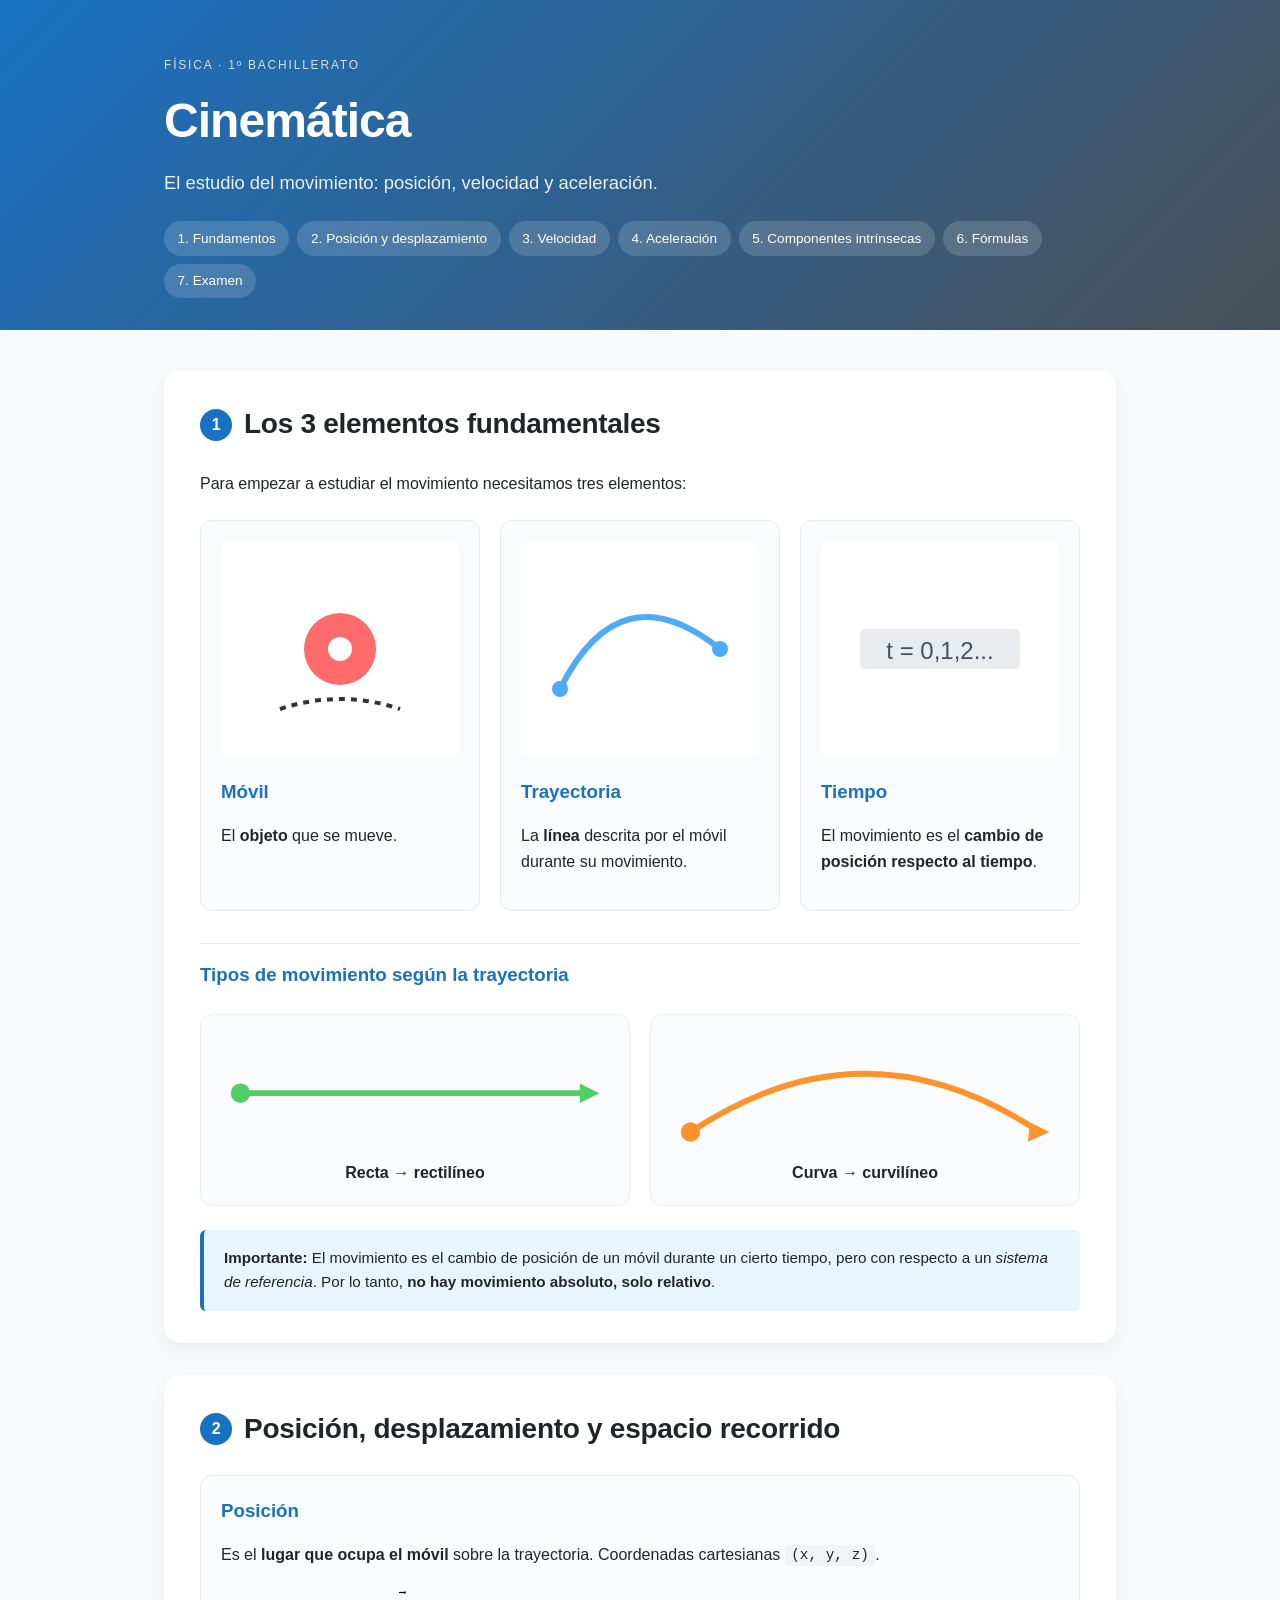
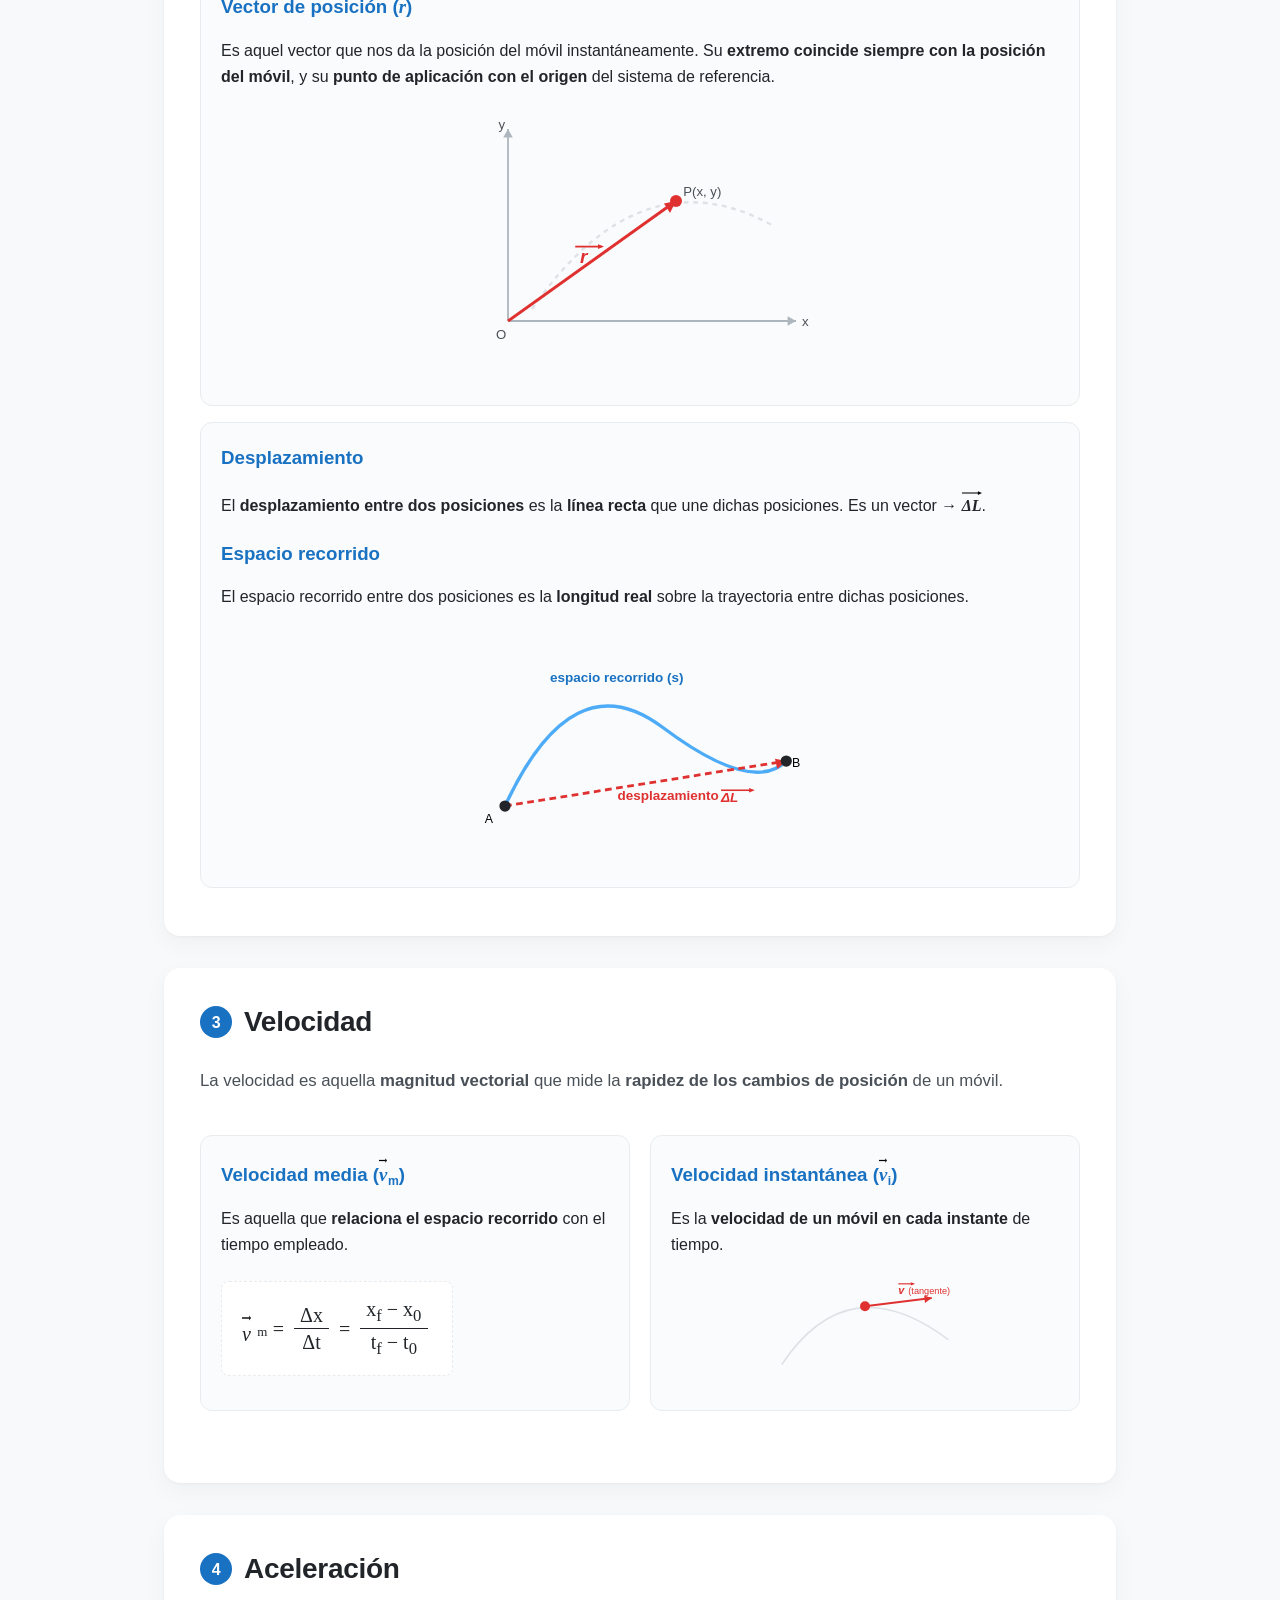
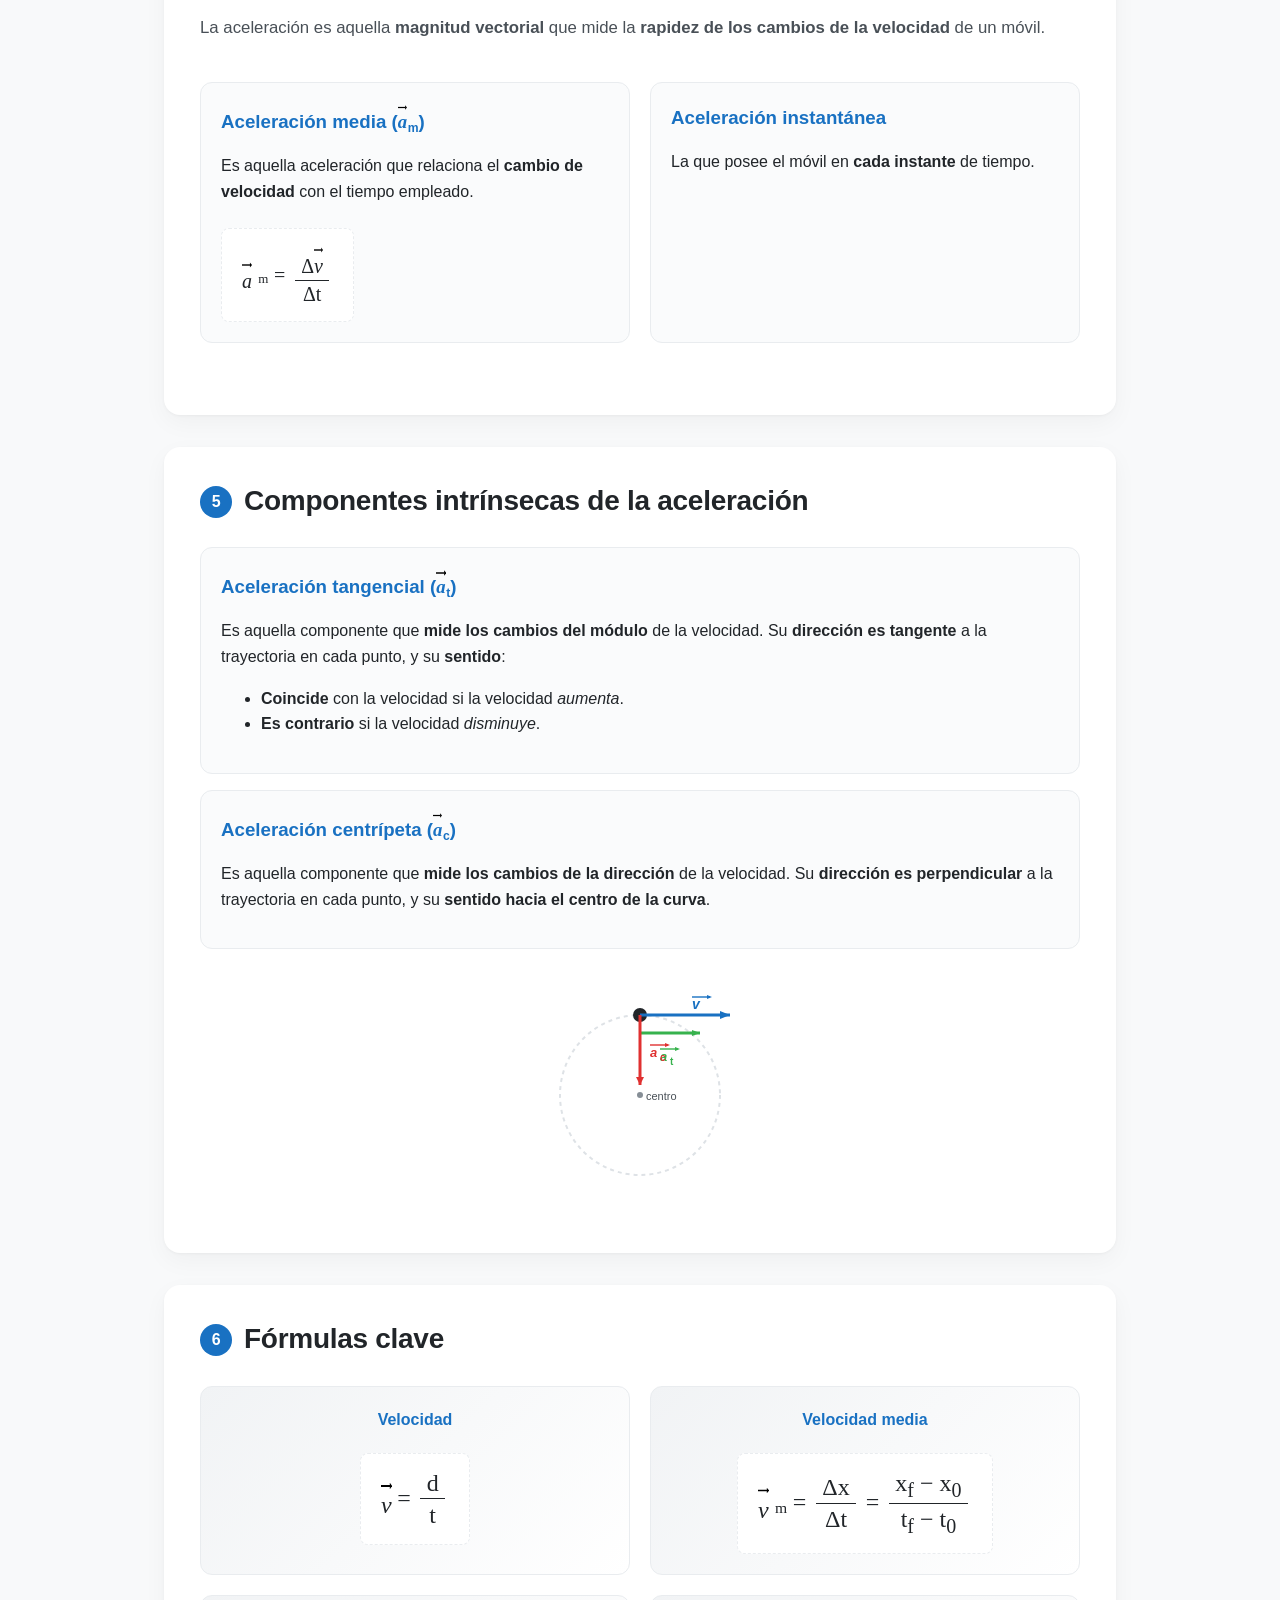
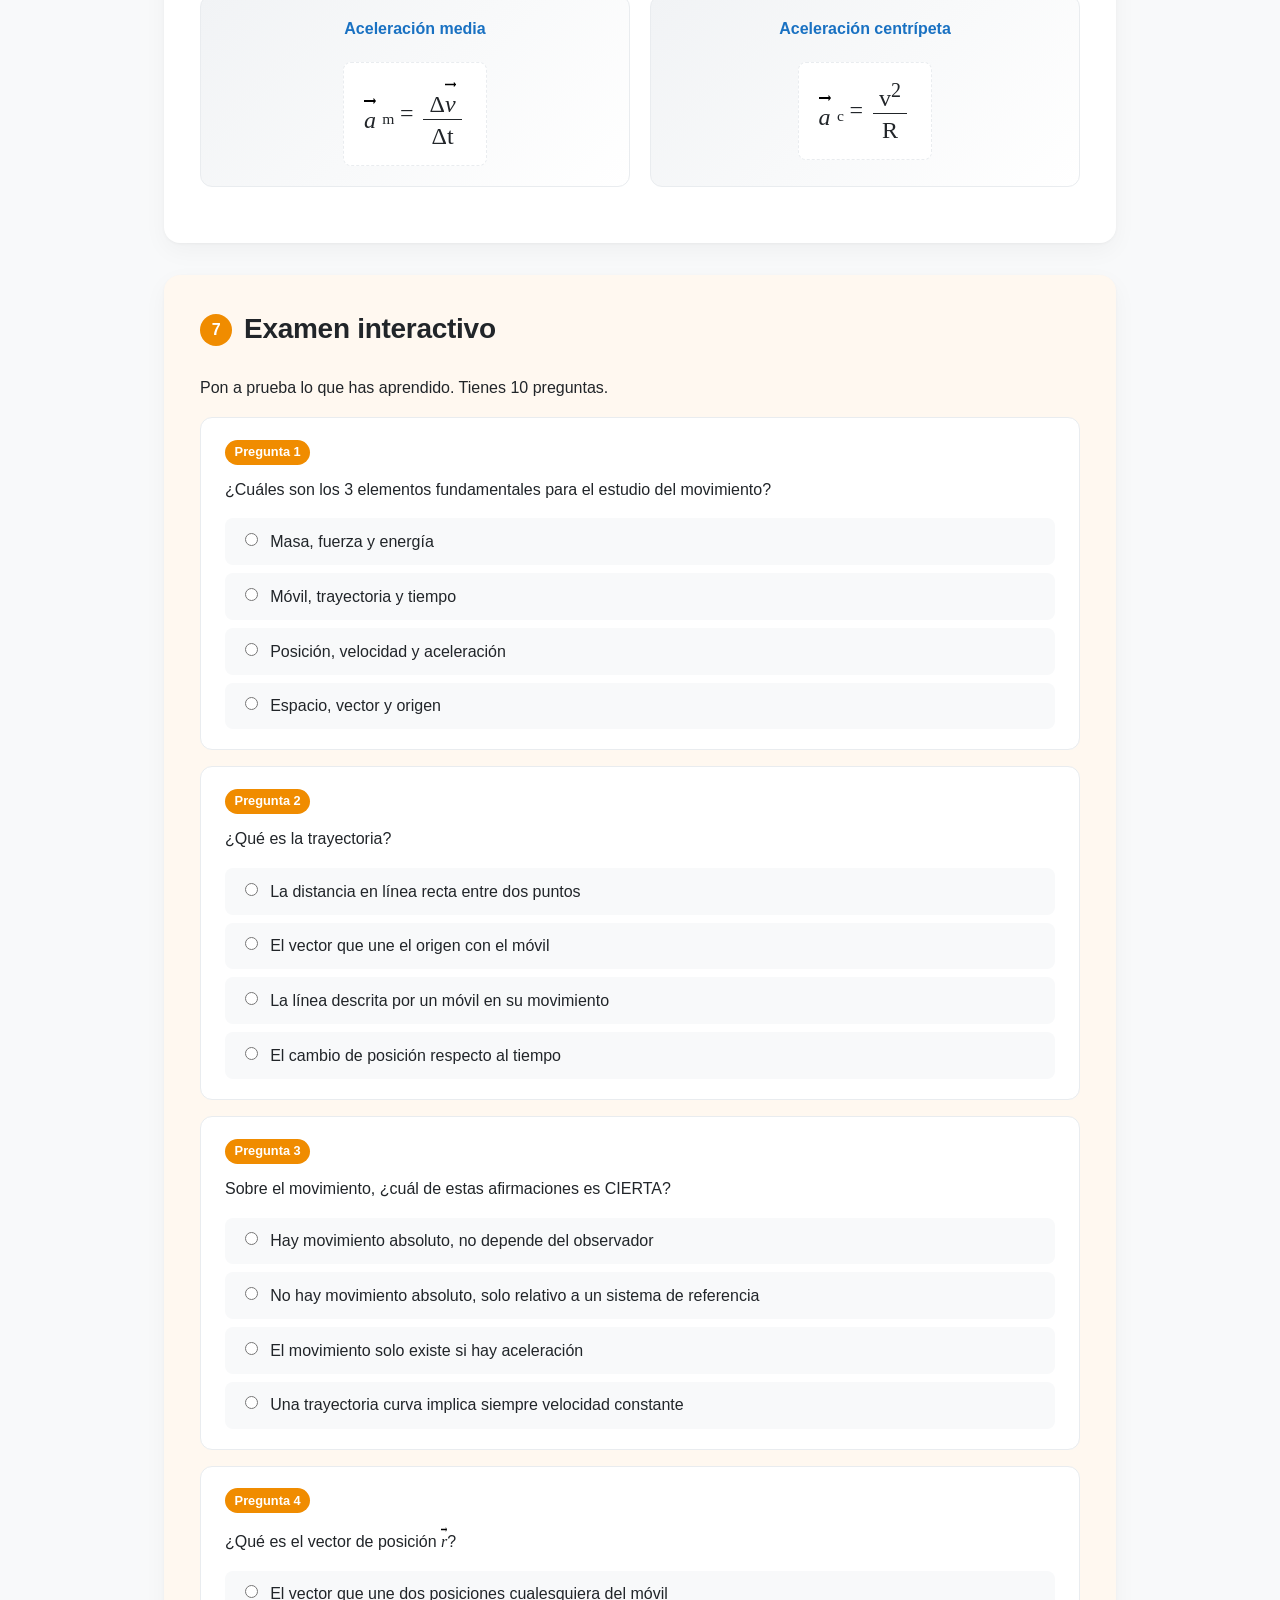
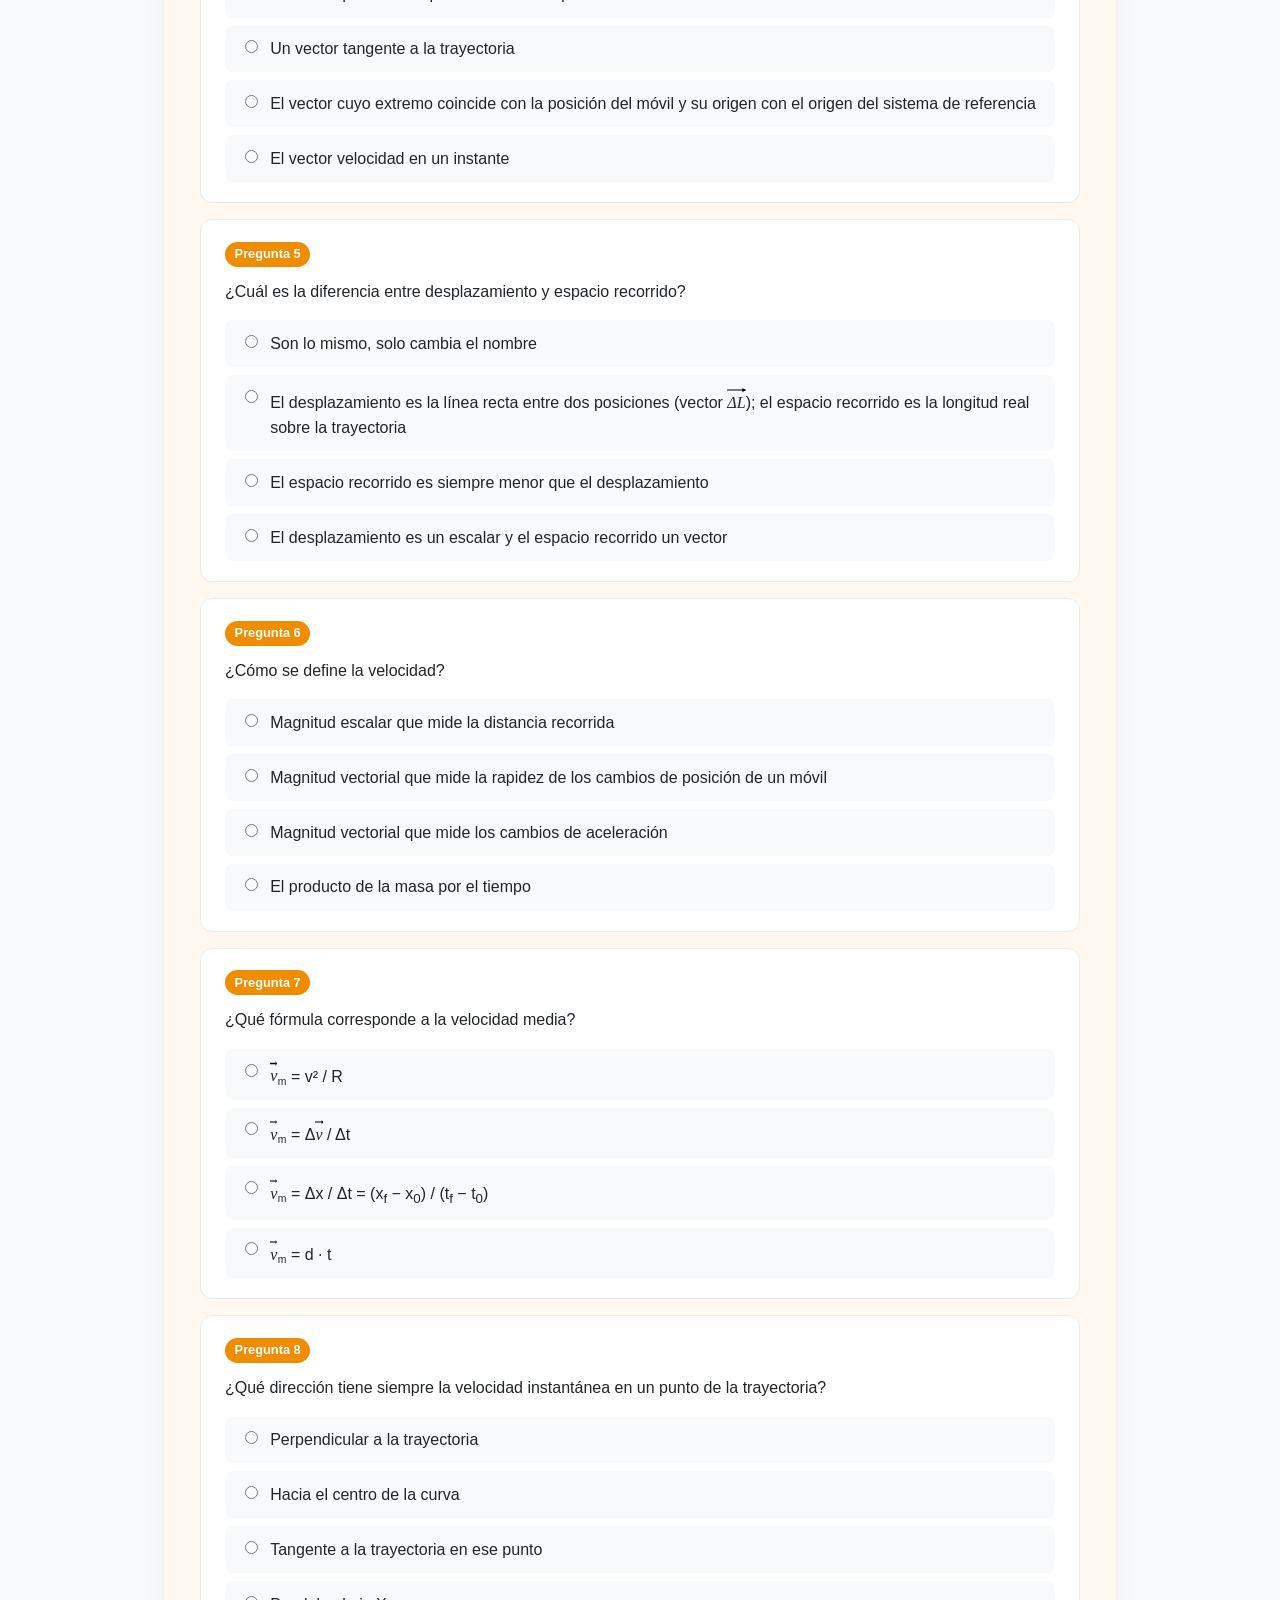
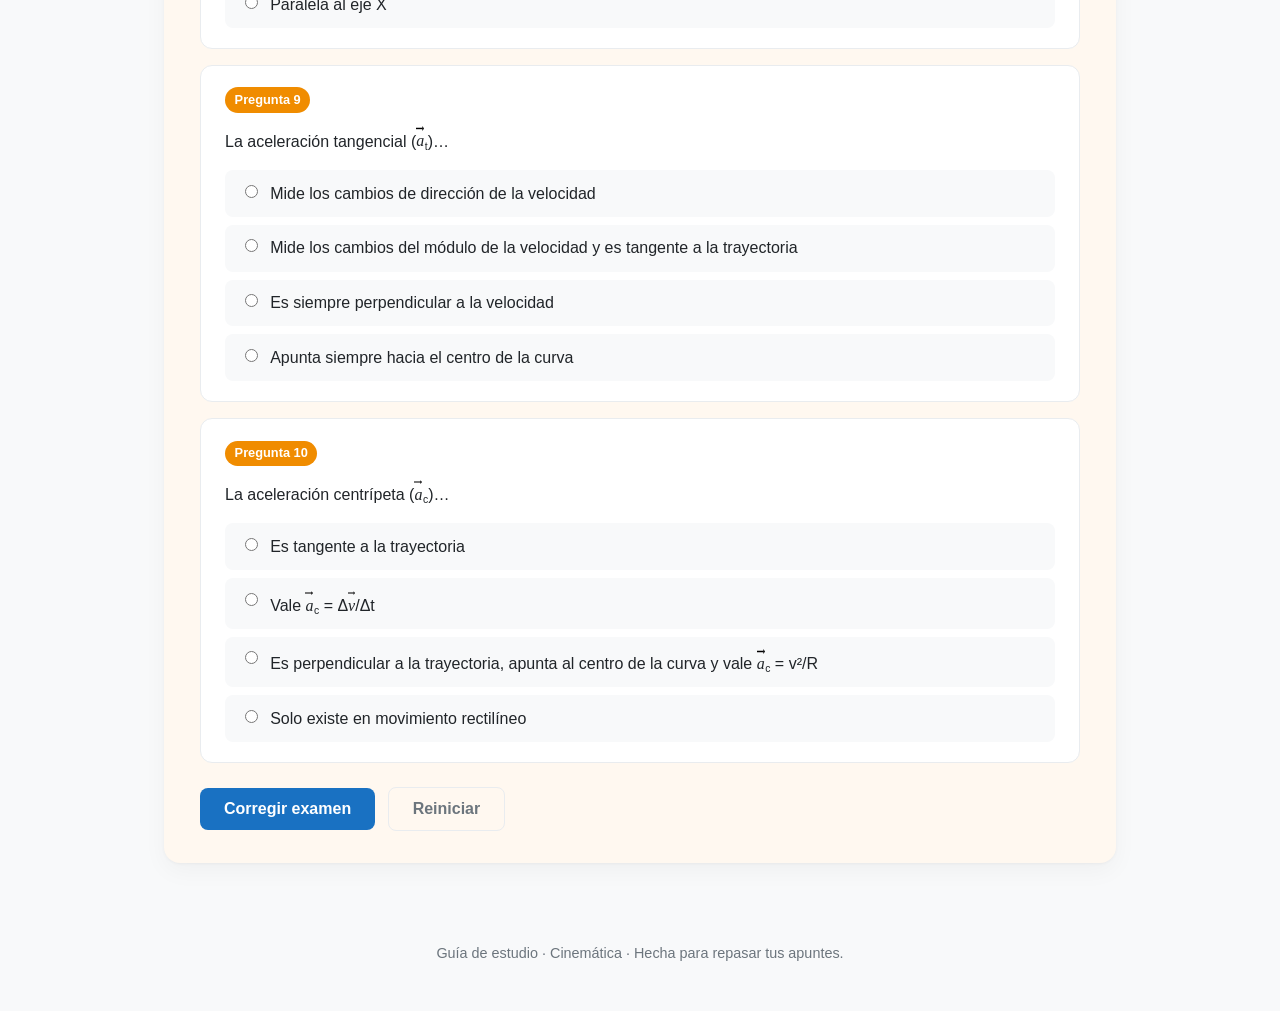
==== index.html @ 68613391 "Cinemática: web de estudio con teoría, ilustraciones y examen" ====
<!DOCTYPE html>
<html lang="es">
<head>
<meta charset="UTF-8">
<meta name="viewport" content="width=device-width, initial-scale=1.0">
<title>Cinemática · Guía de estudio</title>
<link rel="stylesheet" href="styles.css">
</head>
<body>

<header class="hero">
  <div class="container">
    <p class="eyebrow">Física · 1º Bachillerato</p>
    <h1>Cinemática</h1>
    <p class="subtitle">El estudio del movimiento: posición, velocidad y aceleración.</p>
    <nav class="toc">
      <a href="#fundamentos">1. Fundamentos</a>
      <a href="#posicion">2. Posición y desplazamiento</a>
      <a href="#velocidad">3. Velocidad</a>
      <a href="#aceleracion">4. Aceleración</a>
      <a href="#componentes">5. Componentes intrínsecas</a>
      <a href="#formulas">6. Fórmulas</a>
      <a href="#examen">7. Examen</a>
    </nav>
  </div>
</header>

<main class="container">

<!-- ===================== 1. FUNDAMENTOS ===================== -->
<section id="fundamentos" class="card">
  <h2><span class="num">1</span> Los 3 elementos fundamentales</h2>
  <p>Para empezar a estudiar el movimiento necesitamos tres elementos:</p>

  <div class="grid three">
    <div class="concept">
      <div class="icon-box">
        <svg viewBox="0 0 100 100" class="illus">
          <circle cx="50" cy="50" r="18" fill="#ff6b6b"/>
          <circle cx="50" cy="50" r="6" fill="#fff"/>
          <path d="M 20 80 Q 50 70 80 80" stroke="#333" stroke-width="2" fill="none" stroke-dasharray="3 3"/>
        </svg>
      </div>
      <h3>Móvil</h3>
      <p>El <strong>objeto</strong> que se mueve.</p>
    </div>

    <div class="concept">
      <div class="icon-box">
        <svg viewBox="0 0 100 100" class="illus">
          <path d="M 10 70 Q 40 10 90 50" stroke="#4dabf7" stroke-width="3" fill="none"/>
          <circle cx="10" cy="70" r="4" fill="#4dabf7"/>
          <circle cx="90" cy="50" r="4" fill="#4dabf7"/>
        </svg>
      </div>
      <h3>Trayectoria</h3>
      <p>La <strong>línea</strong> descrita por el móvil durante su movimiento.</p>
    </div>

    <div class="concept">
      <div class="icon-box">
        <svg viewBox="0 0 100 100" class="illus">
          <rect x="10" y="40" width="80" height="20" fill="#e9ecef" rx="3"/>
          <text x="50" y="55" text-anchor="middle" font-size="12" fill="#495057">t = 0,1,2...</text>
        </svg>
      </div>
      <h3>Tiempo</h3>
      <p>El movimiento es el <strong>cambio de posición respecto al tiempo</strong>.</p>
    </div>
  </div>

  <h3 class="subhead">Tipos de movimiento según la trayectoria</h3>
  <div class="grid two">
    <div class="concept tight">
      <svg viewBox="0 0 200 60" class="illus wide">
        <line x1="10" y1="30" x2="190" y2="30" stroke="#51cf66" stroke-width="3"/>
        <circle cx="10" cy="30" r="5" fill="#51cf66"/>
        <polygon points="185,25 195,30 185,35" fill="#51cf66"/>
      </svg>
      <h4>Recta → rectilíneo</h4>
    </div>
    <div class="concept tight">
      <svg viewBox="0 0 200 60" class="illus wide">
        <path d="M 10 50 Q 100 -10 190 50" stroke="#ff922b" stroke-width="3" fill="none"/>
        <circle cx="10" cy="50" r="5" fill="#ff922b"/>
        <polygon points="185,45 195,50 184,55" fill="#ff922b"/>
      </svg>
      <h4>Curva → curvilíneo</h4>
    </div>
  </div>

  <div class="note">
    <strong>Importante:</strong> El movimiento es el cambio de posición de un móvil durante un cierto tiempo, pero con respecto a un <em>sistema de referencia</em>. Por lo tanto, <strong>no hay movimiento absoluto, solo relativo</strong>.
  </div>
</section>

<!-- ===================== 2. POSICIÓN ===================== -->
<section id="posicion" class="card">
  <h2><span class="num">2</span> Posición, desplazamiento y espacio recorrido</h2>

  <div class="concept block">
    <h3>Posición</h3>
    <p>Es el <strong>lugar que ocupa el móvil</strong> sobre la trayectoria. Coordenadas cartesianas <code>(x, y, z)</code>.</p>

    <h3>Vector de posición (<span class="vec">r</span>)</h3>
    <p>Es aquel vector que nos da la posición del móvil instantáneamente. Su <strong>extremo coincide siempre con la posición del móvil</strong>, y su <strong>punto de aplicación con el origen</strong> del sistema de referencia.</p>

    <svg viewBox="0 0 300 220" class="illus big">
      <!-- ejes -->
      <line x1="40" y1="180" x2="280" y2="180" stroke="#adb5bd" stroke-width="1.5"/>
      <line x1="40" y1="180" x2="40" y2="20" stroke="#adb5bd" stroke-width="1.5"/>
      <polygon points="280,180 273,176 273,184" fill="#adb5bd"/>
      <polygon points="40,20 36,27 44,27" fill="#adb5bd"/>
      <text x="285" y="184" font-size="11" fill="#495057">x</text>
      <text x="32" y="20" font-size="11" fill="#495057">y</text>
      <text x="30" y="195" font-size="11" fill="#495057">O</text>
      <!-- trayectoria -->
      <path d="M 60 170 Q 150 40 260 100" stroke="#dee2e6" stroke-width="2" fill="none" stroke-dasharray="4 4"/>
      <!-- vector r -->
      <line x1="40" y1="180" x2="180" y2="80" stroke="#e03131" stroke-width="2.5"/>
      <polygon points="180,80 170,82 175,90" fill="#e03131"/>
      <circle cx="180" cy="80" r="5" fill="#e03131"/>
      <!-- r vector label with arrow above -->
      <line x1="96" y1="118" x2="118" y2="118" stroke="#e03131" stroke-width="1.5"/>
      <polygon points="120,118 115,116 115,120" fill="#e03131"/>
      <text x="100" y="132" font-size="16" font-style="italic" fill="#e03131" font-weight="bold">r</text>
      <text x="186" y="76" font-size="11" fill="#495057">P(x, y)</text>
    </svg>
  </div>

  <div class="concept block">
    <h3>Desplazamiento</h3>
    <p>El <strong>desplazamiento entre dos posiciones</strong> es la <strong>línea recta</strong> que une dichas posiciones. Es un vector → <strong><span class="vec wide">ΔL</span></strong>.</p>

    <h3>Espacio recorrido</h3>
    <p>El espacio recorrido entre dos posiciones es la <strong>longitud real</strong> sobre la trayectoria entre dichas posiciones.</p>

    <svg viewBox="0 0 320 200" class="illus big">
      <!-- trayectoria curva -->
      <path d="M 40 160 Q 100 30 180 90 T 290 120" stroke="#4dabf7" stroke-width="3" fill="none"/>
      <text x="80" y="50" font-size="12" fill="#1971c2" font-weight="600">espacio recorrido (s)</text>
      <!-- desplazamiento -->
      <line x1="40" y1="160" x2="290" y2="120" stroke="#e03131" stroke-width="2.5" stroke-dasharray="6 4"/>
      <polygon points="290,120 280,118 282,127" fill="#e03131"/>
      <!-- desplazamiento label with overarrow -->
      <text x="140" y="155" font-size="12" fill="#e03131" font-weight="600">desplazamiento</text>
      <line x1="232" y1="146" x2="260" y2="146" stroke="#e03131" stroke-width="1.4"/>
      <polygon points="262,146 257,144 257,148" fill="#e03131"/>
      <text x="232" y="156" font-size="12" font-style="italic" fill="#e03131" font-weight="600">ΔL</text>
      <!-- puntos -->
      <circle cx="40" cy="160" r="5" fill="#212529"/>
      <text x="22" y="175" font-size="11">A</text>
      <circle cx="290" cy="120" r="5" fill="#212529"/>
      <text x="295" y="125" font-size="11">B</text>
    </svg>
  </div>
</section>

<!-- ===================== 3. VELOCIDAD ===================== -->
<section id="velocidad" class="card">
  <h2><span class="num">3</span> Velocidad</h2>
  <p class="lead">La velocidad es aquella <strong>magnitud vectorial</strong> que mide la <strong>rapidez de los cambios de posición</strong> de un móvil.</p>

  <div class="grid two">
    <div class="concept block">
      <h3>Velocidad media (<span class="vec">v</span><sub>m</sub>)</h3>
      <p>Es aquella que <strong>relaciona el espacio recorrido</strong> con el tiempo empleado.</p>
      <div class="formula">
        <span class="vec">v</span><sub>m</sub> = <span class="frac"><span class="num">Δx</span><span class="den">Δt</span></span> = <span class="frac"><span class="num">x<sub>f</sub> − x<sub>0</sub></span><span class="den">t<sub>f</sub> − t<sub>0</sub></span></span>
      </div>
    </div>

    <div class="concept block">
      <h3>Velocidad instantánea (<span class="vec">v</span><sub>i</sub>)</h3>
      <p>Es la <strong>velocidad de un móvil en cada instante</strong> de tiempo.</p>
      <svg viewBox="0 0 240 140" class="illus">
        <path d="M 20 110 Q 100 -10 220 80" stroke="#dee2e6" stroke-width="2" fill="none"/>
        <circle cx="120" cy="40" r="6" fill="#e03131"/>
        <line x1="120" y1="40" x2="200" y2="30" stroke="#e03131" stroke-width="2.5"/>
        <polygon points="200,30 191,27 192,36" fill="#e03131"/>
        <!-- label -->
        <line x1="160" y1="13" x2="178" y2="13" stroke="#e03131" stroke-width="1.4"/>
        <polygon points="180,13 175,11 175,15" fill="#e03131"/>
        <text x="160" y="25" font-size="13" font-style="italic" fill="#e03131" font-weight="bold">v</text>
        <text x="172" y="25" font-size="11" fill="#e03131">(tangente)</text>
      </svg>
    </div>
  </div>
</section>

<!-- ===================== 4. ACELERACIÓN ===================== -->
<section id="aceleracion" class="card">
  <h2><span class="num">4</span> Aceleración</h2>
  <p class="lead">La aceleración es aquella <strong>magnitud vectorial</strong> que mide la <strong>rapidez de los cambios de la velocidad</strong> de un móvil.</p>

  <div class="grid two">
    <div class="concept block">
      <h3>Aceleración media (<span class="vec">a</span><sub>m</sub>)</h3>
      <p>Es aquella aceleración que relaciona el <strong>cambio de velocidad</strong> con el tiempo empleado.</p>
      <div class="formula">
        <span class="vec">a</span><sub>m</sub> = <span class="frac"><span class="num">Δ<span class="vec">v</span></span><span class="den">Δt</span></span>
      </div>
    </div>

    <div class="concept block">
      <h3>Aceleración instantánea</h3>
      <p>La que posee el móvil en <strong>cada instante</strong> de tiempo.</p>
    </div>
  </div>
</section>

<!-- ===================== 5. COMPONENTES INTRÍNSECAS ===================== -->
<section id="componentes" class="card">
  <h2><span class="num">5</span> Componentes intrínsecas de la aceleración</h2>

  <div class="concept block">
    <h3>Aceleración tangencial (<span class="vec">a</span><sub>t</sub>)</h3>
    <p>Es aquella componente que <strong>mide los cambios del módulo</strong> de la velocidad. Su <strong>dirección es tangente</strong> a la trayectoria en cada punto, y su <strong>sentido</strong>:</p>
    <ul>
      <li><strong>Coincide</strong> con la velocidad si la velocidad <em>aumenta</em>.</li>
      <li><strong>Es contrario</strong> si la velocidad <em>disminuye</em>.</li>
    </ul>
  </div>

  <div class="concept block">
    <h3>Aceleración centrípeta (<span class="vec">a</span><sub>c</sub>)</h3>
    <p>Es aquella componente que <strong>mide los cambios de la dirección</strong> de la velocidad. Su <strong>dirección es perpendicular</strong> a la trayectoria en cada punto, y su <strong>sentido hacia el centro de la curva</strong>.</p>
  </div>

  <svg viewBox="0 0 360 240" class="illus big">
    <!-- círculo trayectoria -->
    <circle cx="180" cy="130" r="80" stroke="#dee2e6" stroke-width="2" fill="none" stroke-dasharray="4 4"/>
    <circle cx="180" cy="130" r="3" fill="#868e96"/>
    <text x="186" y="135" font-size="11" fill="#495057">centro</text>
    <!-- móvil arriba -->
    <circle cx="180" cy="50" r="7" fill="#212529"/>
    <!-- velocidad tangente -->
    <line x1="180" y1="50" x2="270" y2="50" stroke="#1971c2" stroke-width="3"/>
    <polygon points="270,50 260,46 260,54" fill="#1971c2"/>
    <line x1="232" y1="32" x2="250" y2="32" stroke="#1971c2" stroke-width="1.4"/>
    <polygon points="252,32 247,30 247,34" fill="#1971c2"/>
    <text x="232" y="44" font-size="14" font-style="italic" fill="#1971c2" font-weight="bold">v</text>
    <!-- aceleración tangencial (en sentido del movimiento, más corta, encima del vector v) -->
    <line x1="180" y1="68" x2="240" y2="68" stroke="#37b24d" stroke-width="3"/>
    <polygon points="240,68 232,65 232,71" fill="#37b24d"/>
    <line x1="200" y1="84" x2="218" y2="84" stroke="#37b24d" stroke-width="1.4"/>
    <polygon points="220,84 215,82 215,86" fill="#37b24d"/>
    <text x="200" y="96" font-size="13" font-style="italic" fill="#37b24d" font-weight="bold">a</text>
    <text x="210" y="100" font-size="10" fill="#37b24d" font-weight="bold">t</text>
    <!-- aceleración centrípeta (hacia el centro) -->
    <line x1="180" y1="50" x2="180" y2="120" stroke="#e03131" stroke-width="3"/>
    <polygon points="180,120 176,112 184,112" fill="#e03131"/>
    <line x1="190" y1="80" x2="208" y2="80" stroke="#e03131" stroke-width="1.4"/>
    <polygon points="210,80 205,78 205,82" fill="#e03131"/>
    <text x="190" y="92" font-size="13" font-style="italic" fill="#e03131" font-weight="bold">a</text>
    <text x="200" y="96" font-size="10" fill="#e03131" font-weight="bold">c</text>
  </svg>
</section>

<!-- ===================== 6. FÓRMULAS ===================== -->
<section id="formulas" class="card formulas-section">
  <h2><span class="num">6</span> Fórmulas clave</h2>
  <div class="grid two">
    <div class="formula-card">
      <h4>Velocidad</h4>
      <div class="formula big"><span class="vec">v</span> = <span class="frac"><span class="num">d</span><span class="den">t</span></span></div>
    </div>
    <div class="formula-card">
      <h4>Velocidad media</h4>
      <div class="formula big"><span class="vec">v</span><sub>m</sub> = <span class="frac"><span class="num">Δx</span><span class="den">Δt</span></span> = <span class="frac"><span class="num">x<sub>f</sub> − x<sub>0</sub></span><span class="den">t<sub>f</sub> − t<sub>0</sub></span></span></div>
    </div>
    <div class="formula-card">
      <h4>Aceleración media</h4>
      <div class="formula big"><span class="vec">a</span><sub>m</sub> = <span class="frac"><span class="num">Δ<span class="vec">v</span></span><span class="den">Δt</span></span></div>
    </div>
    <div class="formula-card">
      <h4>Aceleración centrípeta</h4>
      <div class="formula big"><span class="vec">a</span><sub>c</sub> = <span class="frac"><span class="num">v<sup>2</sup></span><span class="den">R</span></span></div>
    </div>
  </div>
</section>

<!-- ===================== 7. EXAMEN ===================== -->
<section id="examen" class="card exam-section">
  <h2><span class="num">7</span> Examen interactivo</h2>
  <p>Pon a prueba lo que has aprendido. Tienes 10 preguntas.</p>

  <div id="exam"></div>
  <button id="submitBtn" class="btn primary">Corregir examen</button>
  <button id="resetBtn" class="btn ghost">Reiniciar</button>

  <div id="result" class="result hidden"></div>
</section>

</main>

<footer>
  <div class="container">
    <p>Guía de estudio · Cinemática · Hecha para repasar tus apuntes.</p>
  </div>
</footer>

<script src="exam.js"></script>
</body>
</html>
---- styles.css ----
/* ===== Base ===== */
* { box-sizing: border-box; }
:root {
  --bg: #f8f9fa;
  --card: #ffffff;
  --ink: #212529;
  --muted: #6c757d;
  --line: #e9ecef;
  --accent: #1971c2;
  --accent-soft: #e7f5ff;
  --red: #e03131;
  --green: #2f9e44;
  --orange: #f08c00;
}

html { scroll-behavior: smooth; }
body {
  margin: 0;
  font-family: -apple-system, BlinkMacSystemFont, "Segoe UI", Roboto, "Helvetica Neue", sans-serif;
  background: var(--bg);
  color: var(--ink);
  line-height: 1.6;
  font-size: 16px;
}

.container {
  max-width: 1000px;
  margin: 0 auto;
  padding: 0 1.5rem;
}

/* ===== Hero ===== */
.hero {
  background: linear-gradient(135deg, #1971c2 0%, #495057 100%);
  color: #fff;
  padding: 3.5rem 0 2rem;
  margin-bottom: 2.5rem;
}
.eyebrow {
  text-transform: uppercase;
  letter-spacing: 0.15em;
  font-size: 0.75rem;
  opacity: 0.8;
  margin: 0 0 0.5rem;
}
.hero h1 {
  margin: 0;
  font-size: 3rem;
  font-weight: 800;
  letter-spacing: -0.02em;
}
.subtitle {
  font-size: 1.15rem;
  opacity: 0.9;
  margin: 0.5rem 0 1.5rem;
}
.toc {
  display: flex;
  flex-wrap: wrap;
  gap: 0.5rem;
  margin-top: 1.5rem;
}
.toc a {
  background: rgba(255,255,255,0.15);
  color: #fff;
  text-decoration: none;
  padding: 0.4rem 0.85rem;
  border-radius: 999px;
  font-size: 0.85rem;
  transition: background 0.2s;
}
.toc a:hover { background: rgba(255,255,255,0.3); }

/* ===== Cards ===== */
.card {
  background: var(--card);
  border-radius: 16px;
  padding: 2rem 2.25rem;
  margin-bottom: 2rem;
  box-shadow: 0 1px 3px rgba(0,0,0,0.04), 0 8px 24px rgba(0,0,0,0.04);
}
.card h2 {
  margin-top: 0;
  font-size: 1.75rem;
  display: flex;
  align-items: center;
  gap: 0.75rem;
  letter-spacing: -0.01em;
}
.card h2 .num {
  background: var(--accent);
  color: #fff;
  width: 2rem;
  height: 2rem;
  border-radius: 50%;
  display: inline-flex;
  align-items: center;
  justify-content: center;
  font-size: 1rem;
  font-weight: 700;
}
.card h3 { margin: 1.25rem 0 0.5rem; color: var(--accent); }
.card h4 { margin: 0.5rem 0; }
.subhead { margin-top: 2rem !important; padding-top: 1rem; border-top: 1px solid var(--line); }
.lead { font-size: 1.05rem; color: #495057; }

/* ===== Grids ===== */
.grid {
  display: grid;
  gap: 1.25rem;
  margin: 1.5rem 0;
}
.grid.two { grid-template-columns: repeat(2, 1fr); }
.grid.three { grid-template-columns: repeat(3, 1fr); }

@media (max-width: 720px) {
  .grid.two, .grid.three { grid-template-columns: 1fr; }
  .card { padding: 1.5rem; }
  .hero h1 { font-size: 2.2rem; }
}

/* ===== Concept boxes ===== */
.concept {
  background: #fafbfc;
  border: 1px solid var(--line);
  border-radius: 12px;
  padding: 1.25rem;
}
.concept.tight { text-align: center; }
.concept.tight h4 { margin: 0.5rem 0 0; }
.concept.block { margin: 1rem 0; }
.concept h3:first-child { margin-top: 0; }

.icon-box {
  background: #fff;
  border-radius: 8px;
  padding: 0.5rem;
  margin-bottom: 0.75rem;
  display: flex;
  justify-content: center;
}

.illus {
  width: 100%;
  max-width: 200px;
  height: auto;
  display: block;
  margin: 0 auto;
}
.illus.wide { max-width: 100%; }
.illus.big { max-width: 360px; margin: 1rem auto; }

/* ===== Note ===== */
.note {
  background: var(--accent-soft);
  border-left: 4px solid var(--accent);
  padding: 1rem 1.25rem;
  border-radius: 6px;
  margin-top: 1.5rem;
  font-size: 0.95rem;
}

/* ===== Formulas ===== */
.formula {
  font-family: "Cambria Math", "Times New Roman", serif;
  font-size: 1.25rem;
  background: #fff;
  border: 1px dashed var(--line);
  border-radius: 8px;
  padding: 1rem 1.25rem;
  display: inline-flex;
  align-items: center;
  gap: 0.35rem;
  margin-top: 0.5rem;
  line-height: 1.4;
}
.formula.big { font-size: 1.5rem; }

.frac {
  display: inline-flex;
  flex-direction: column;
  vertical-align: middle;
  text-align: center;
  margin: 0 0.25rem;
  line-height: 1.1;
}
.frac > .num {
  border-bottom: 1.5px solid currentColor;
  padding: 0 0.4rem 0.15rem;
}
.frac > .den { padding: 0.15rem 0.4rem 0; }

.formula-card {
  background: linear-gradient(135deg, #f1f3f5, #ffffff);
  border: 1px solid var(--line);
  border-radius: 12px;
  padding: 1.25rem;
  text-align: center;
}
.formula-card h4 { margin: 0 0 0.75rem; color: var(--accent); }

code {
  background: #f1f3f5;
  padding: 0.15rem 0.4rem;
  border-radius: 4px;
  font-size: 0.9em;
}

/* ===== Vector notation (arrow over letter) ===== */
.vec {
  display: inline-block;
  position: relative;
  padding-top: 0.55em;
  font-style: italic;
  font-family: "Cambria Math", "Times New Roman", Georgia, serif;
  line-height: 1;
  vertical-align: baseline;
}
.vec::before {
  content: "";
  position: absolute;
  left: 0;
  right: 0;
  top: 0.05em;
  height: 0.4em;
  background-image: url("data:image/svg+xml;utf8,<svg xmlns='http://www.w3.org/2000/svg' viewBox='0 0 24 8' preserveAspectRatio='none'><line x1='0' y1='4' x2='20' y2='4' stroke='currentColor' stroke-width='1.4'/><polygon points='24,4 19,1.5 19,6.5' fill='currentColor'/></svg>");
  background-repeat: no-repeat;
  background-position: center;
  background-size: 100% 100%;
  pointer-events: none;
}

/* subscript that follows a vector should sit outside the arrow */
.vec + sub {
  font-size: 0.65em;
  vertical-align: baseline;
  position: relative;
  bottom: -0.3em;
  margin-left: 0.05em;
  font-style: normal;
  font-family: inherit;
}

/* ===== Exam ===== */
.exam-section { background: #fff8f0; }
.exam-section h2 .num { background: var(--orange); }

.question {
  background: #fff;
  border: 1px solid var(--line);
  border-radius: 12px;
  padding: 1.25rem 1.5rem;
  margin-bottom: 1rem;
}
.question .q-num {
  display: inline-block;
  background: var(--orange);
  color: #fff;
  padding: 0.15rem 0.6rem;
  border-radius: 999px;
  font-size: 0.8rem;
  font-weight: 700;
  margin-bottom: 0.5rem;
}
.question p.q-text { margin: 0.25rem 0 1rem; font-weight: 500; }

.options { display: flex; flex-direction: column; gap: 0.5rem; }
.options label {
  display: flex;
  align-items: flex-start;
  gap: 0.6rem;
  padding: 0.6rem 0.85rem;
  background: #f8f9fa;
  border: 1.5px solid transparent;
  border-radius: 8px;
  cursor: pointer;
  transition: all 0.15s;
}
.options label:hover { background: #f1f3f5; }
.options input[type="radio"] { margin-top: 0.25rem; flex-shrink: 0; }
.options label.selected {
  background: var(--accent-soft);
  border-color: var(--accent);
}
.options label.correct {
  background: #d3f9d8;
  border-color: var(--green);
}
.options label.wrong {
  background: #ffe3e3;
  border-color: var(--red);
}

.btn {
  border: none;
  padding: 0.75rem 1.5rem;
  border-radius: 8px;
  font-size: 1rem;
  font-weight: 600;
  cursor: pointer;
  margin: 0.5rem 0.5rem 0 0;
  transition: transform 0.1s, box-shadow 0.2s;
}
.btn.primary { background: var(--accent); color: #fff; }
.btn.primary:hover { background: #1864ab; }
.btn.ghost { background: transparent; color: var(--muted); border: 1.5px solid var(--line); }
.btn:active { transform: translateY(1px); }

.result {
  margin-top: 1.5rem;
  padding: 1.25rem 1.5rem;
  border-radius: 12px;
  background: #fff;
  border: 1px solid var(--line);
  font-size: 1.05rem;
}
.result.hidden { display: none; }
.result .score { font-size: 2rem; font-weight: 800; color: var(--accent); }
.result.good .score { color: var(--green); }
.result.bad .score { color: var(--red); }

.explanation {
  margin-top: 0.75rem;
  padding: 0.75rem 1rem;
  background: var(--accent-soft);
  border-left: 3px solid var(--accent);
  border-radius: 6px;
  font-size: 0.9rem;
}

/* ===== Footer ===== */
footer {
  text-align: center;
  padding: 2rem 0;
  color: var(--muted);
  font-size: 0.9rem;
}
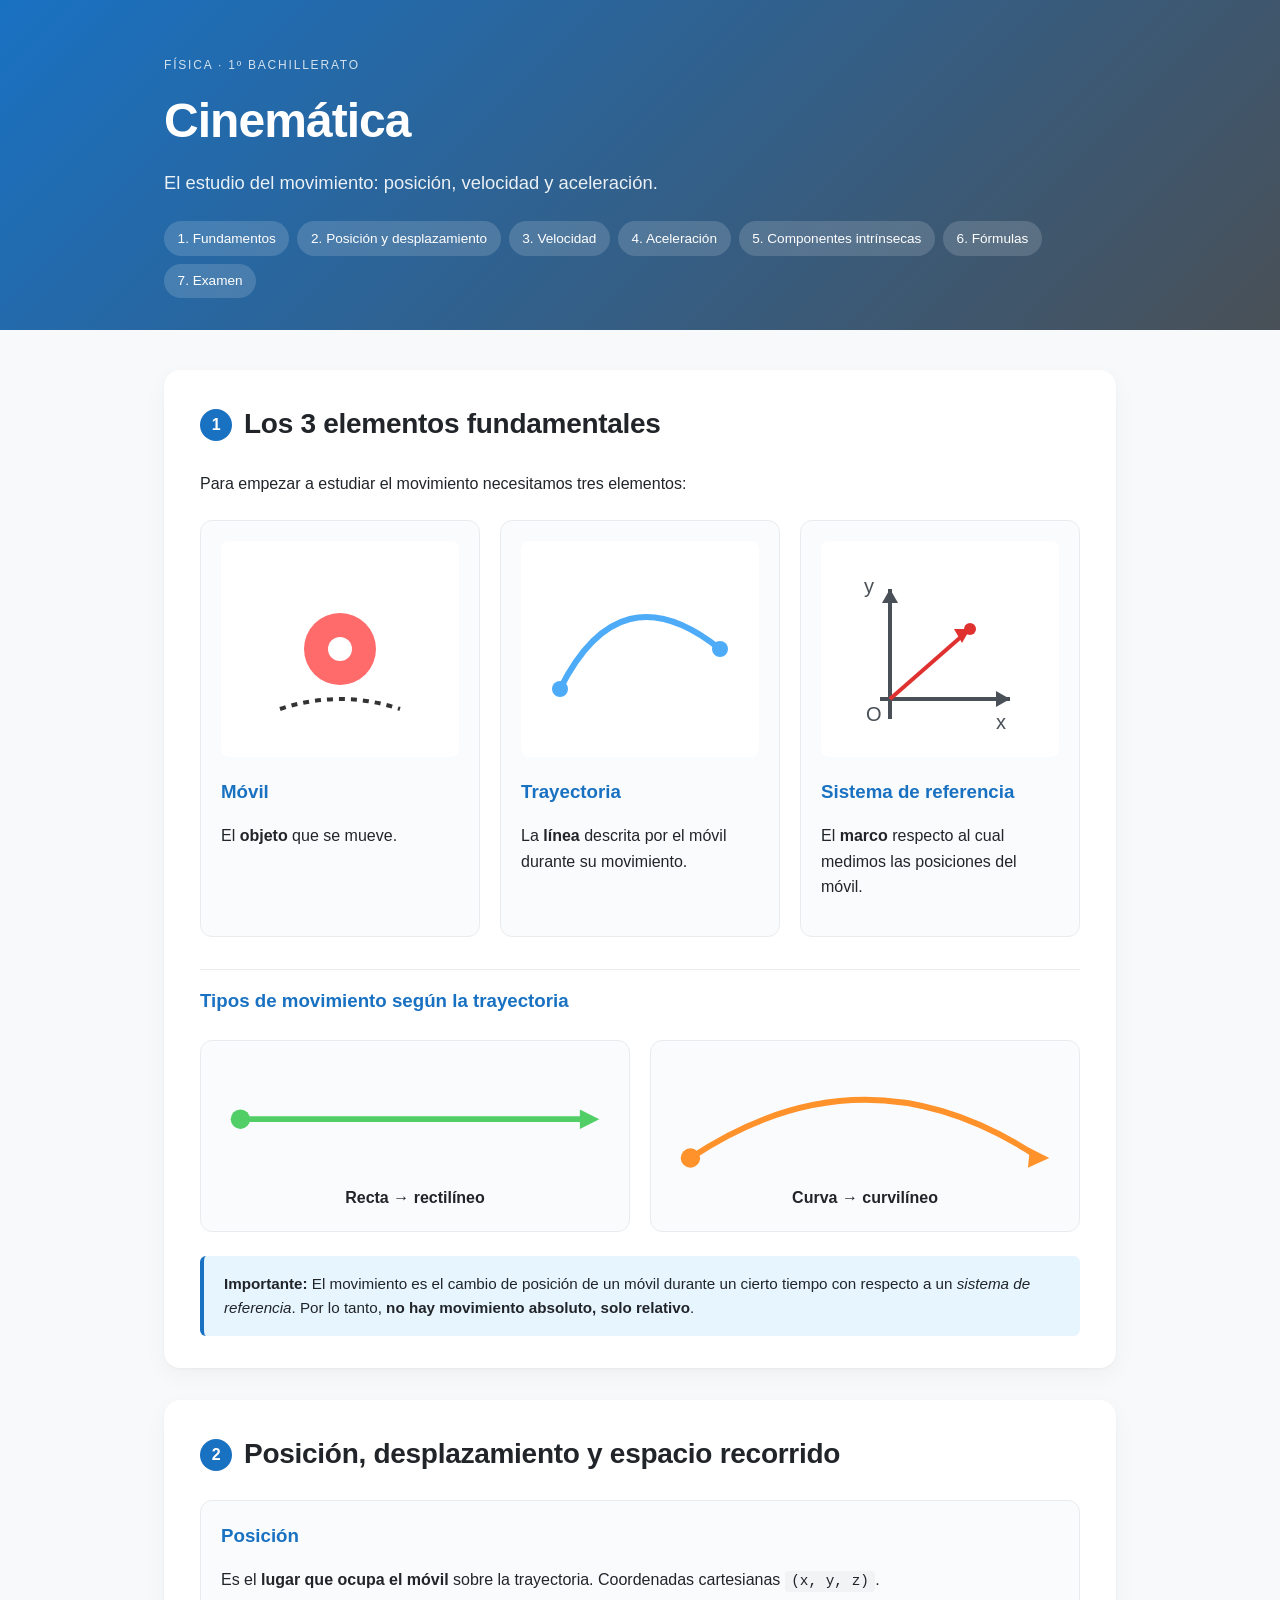
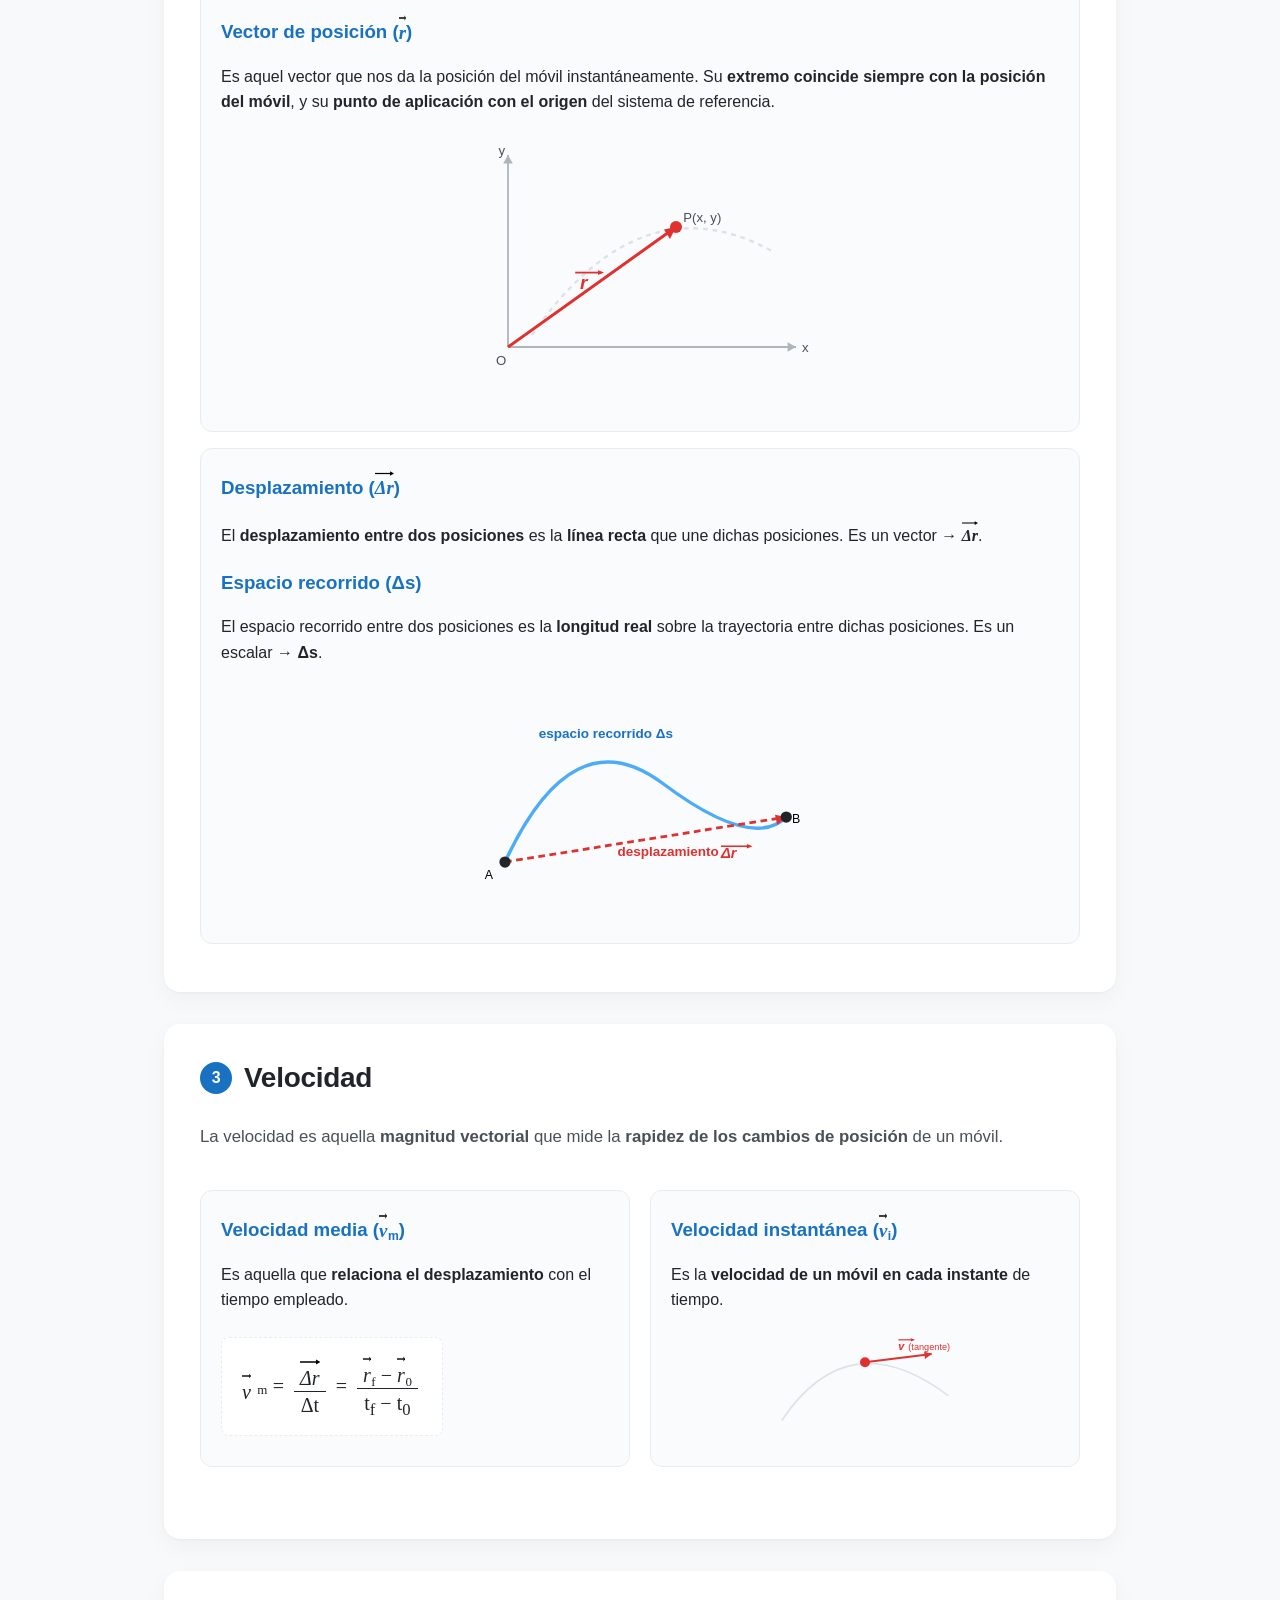
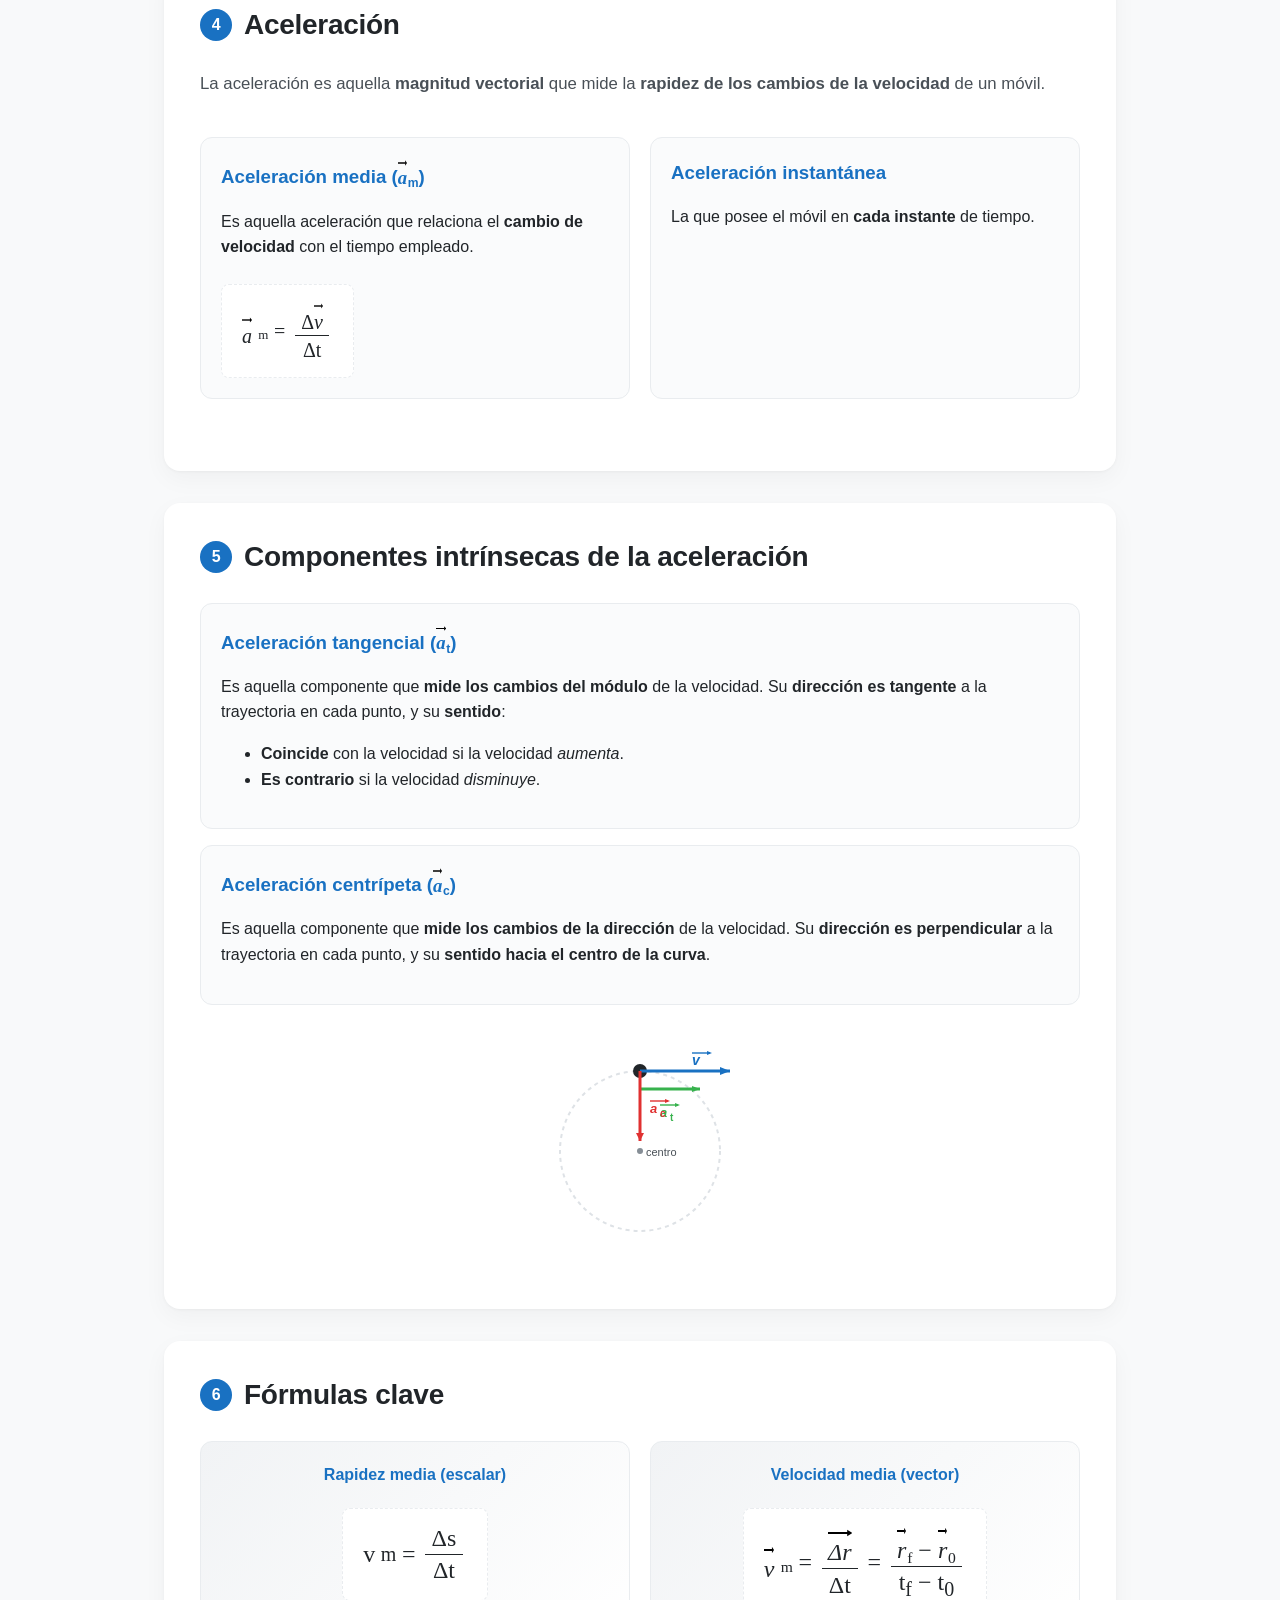
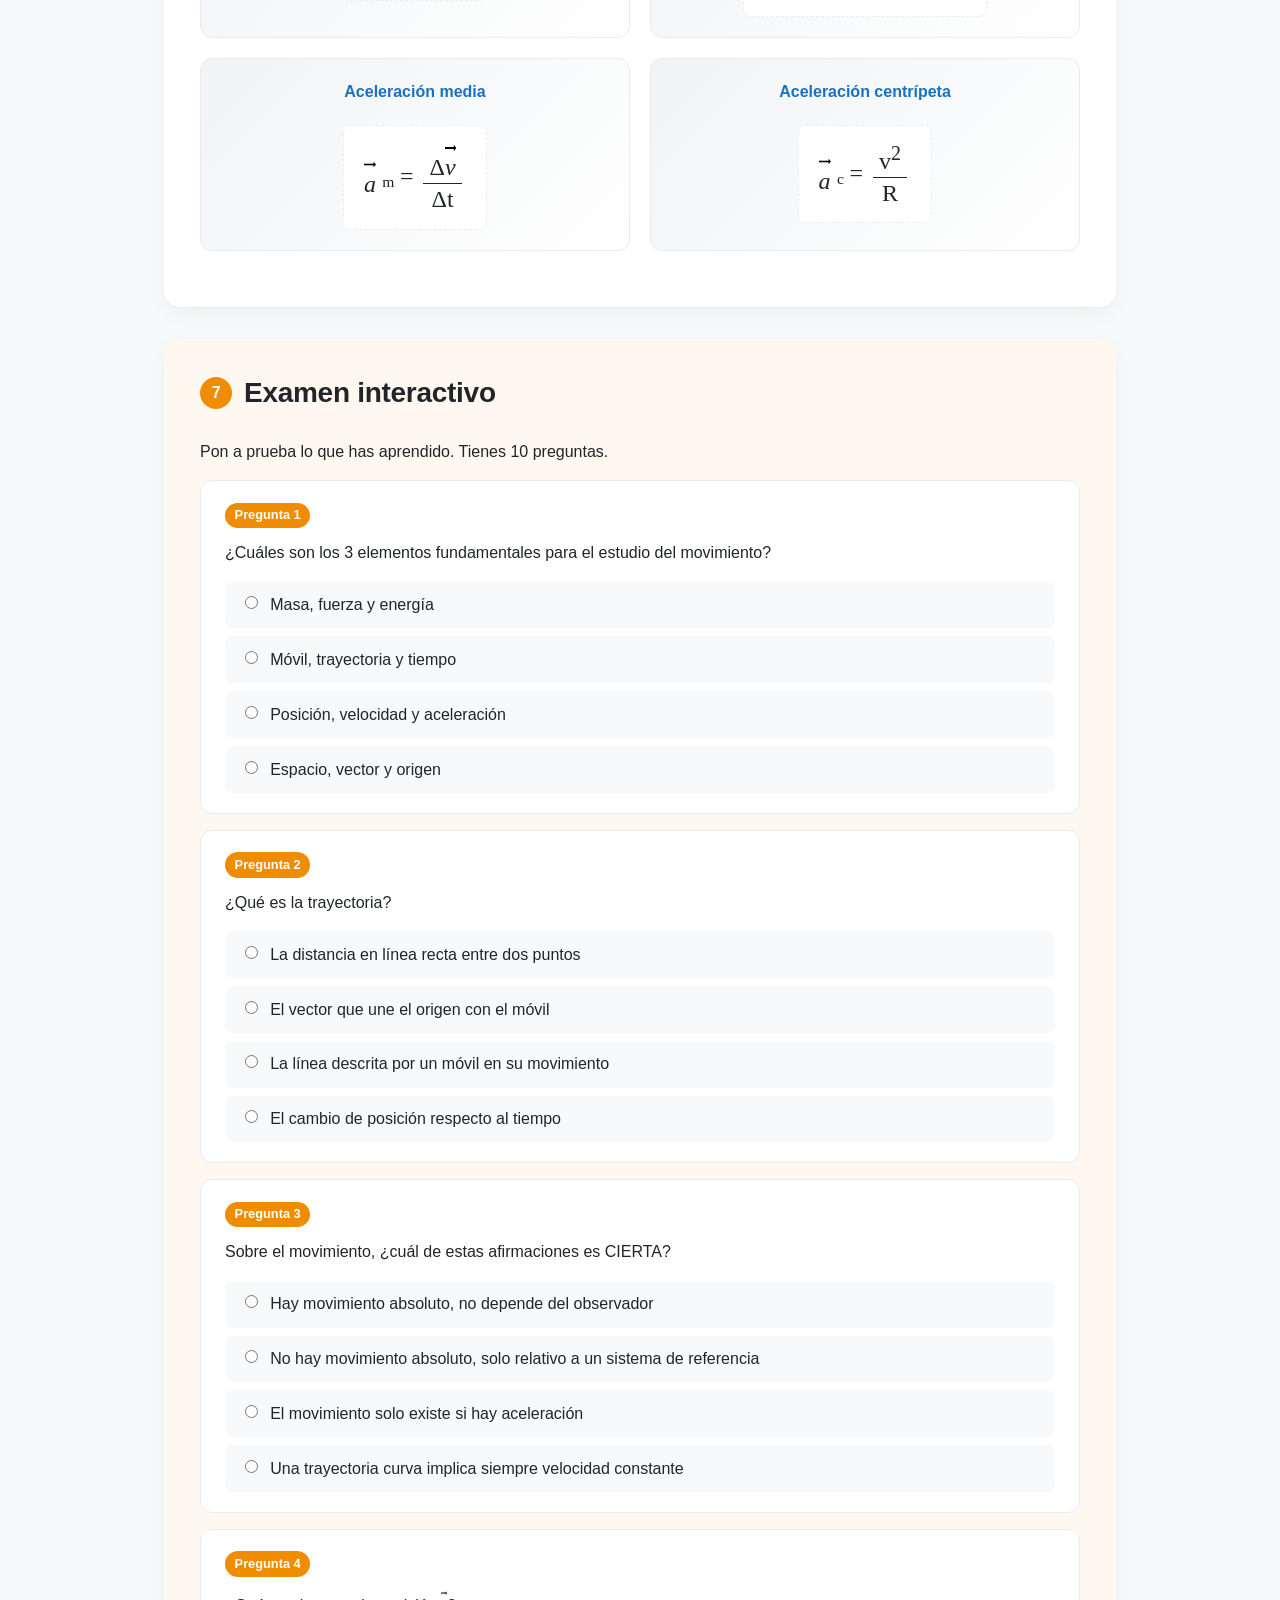
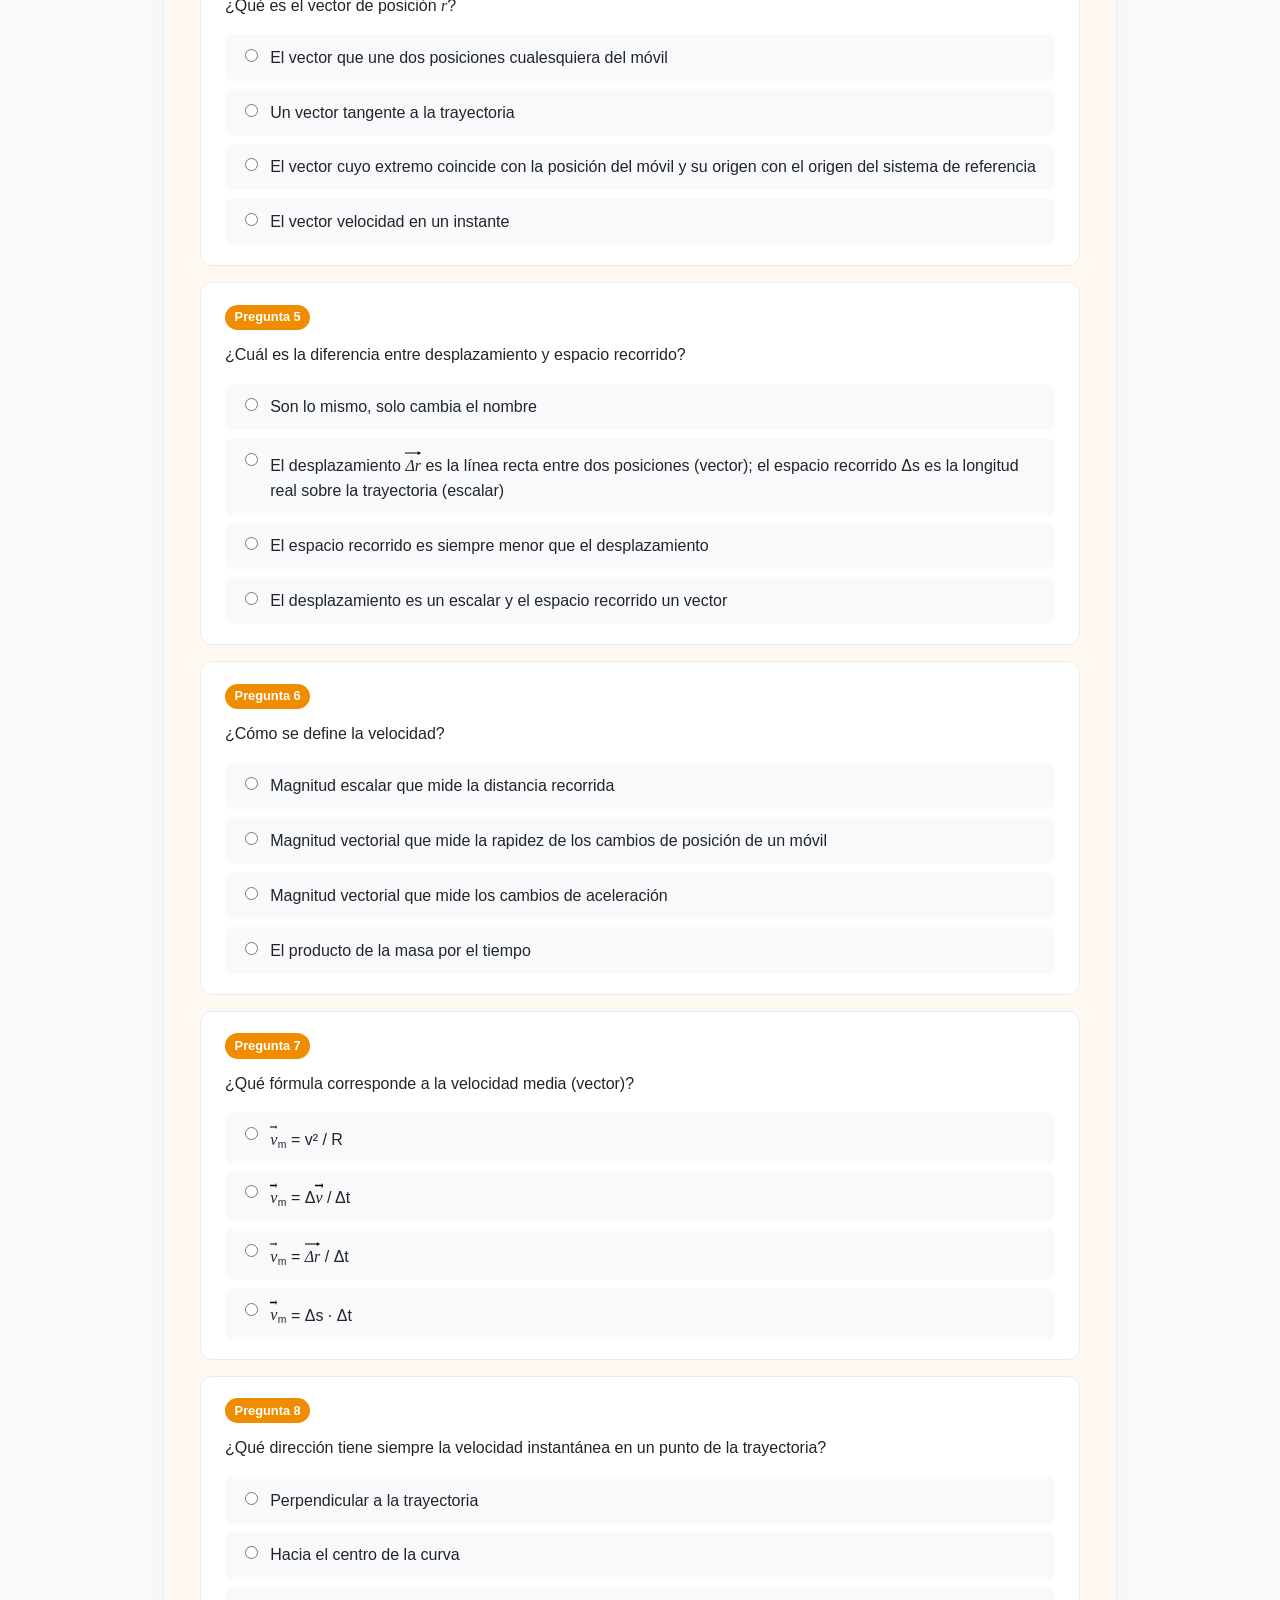
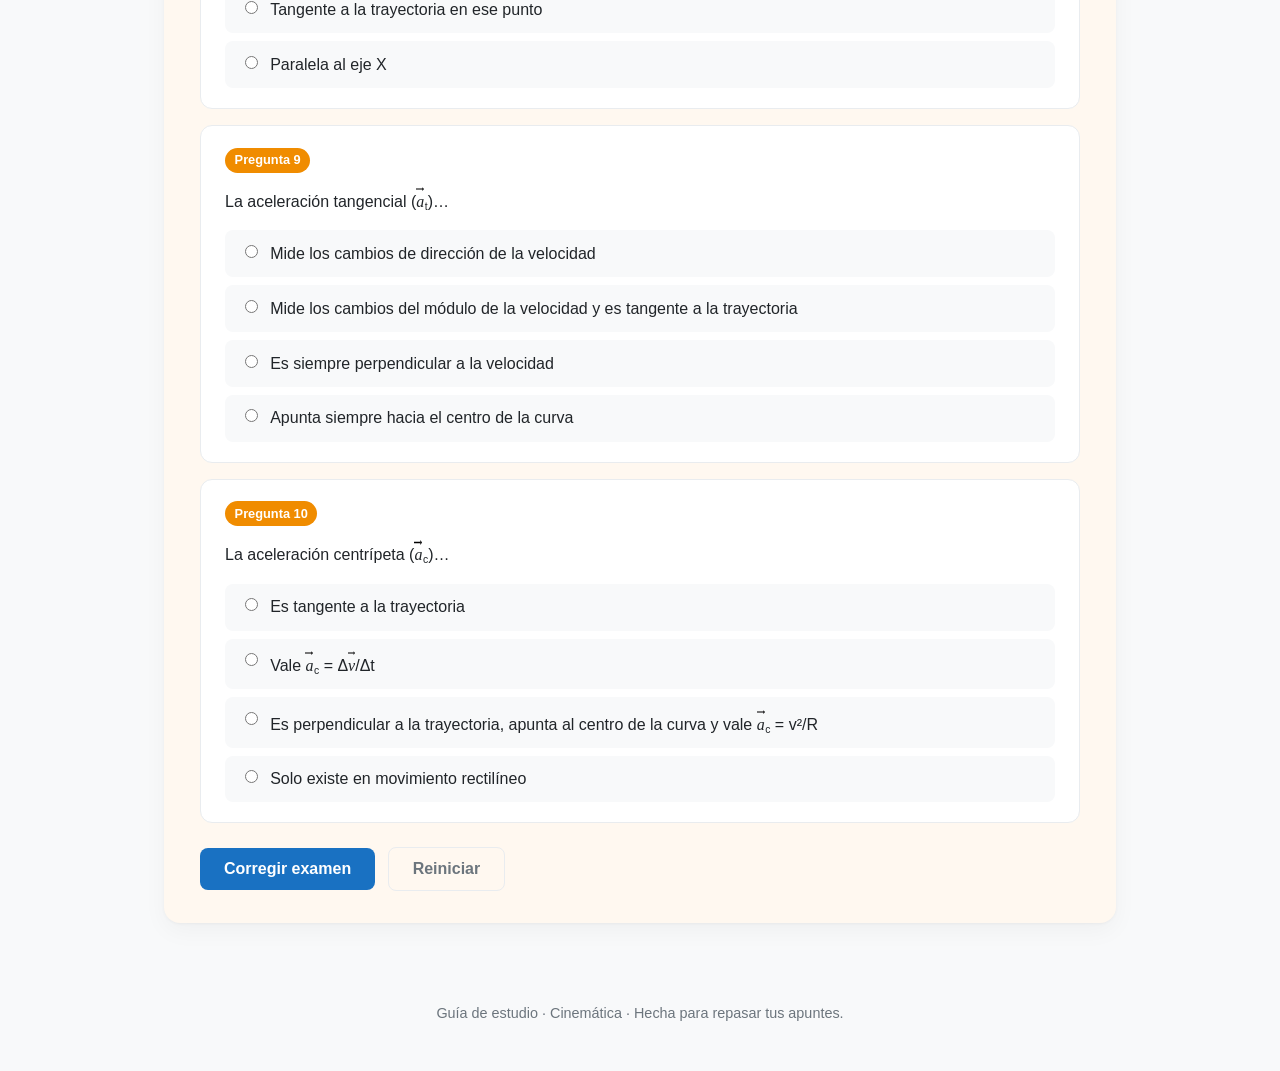
==== commit dda64b8c: "Sistema de referencia, notación Δr⃗ y Δs, retoque de redacción" ====
--- a/index.html
+++ b/index.html
@@ -60,12 +60,22 @@
     <div class="concept">
       <div class="icon-box">
         <svg viewBox="0 0 100 100" class="illus">
-          <rect x="10" y="40" width="80" height="20" fill="#e9ecef" rx="3"/>
-          <text x="50" y="55" text-anchor="middle" font-size="12" fill="#495057">t = 0,1,2...</text>
+          <!-- ejes del sistema de referencia -->
+          <line x1="20" y1="75" x2="85" y2="75" stroke="#495057" stroke-width="2"/>
+          <line x1="25" y1="85" x2="25" y2="20" stroke="#495057" stroke-width="2"/>
+          <polygon points="85,75 78,71 78,79" fill="#495057"/>
+          <polygon points="25,20 21,27 29,27" fill="#495057"/>
+          <text x="78" y="90" font-size="10" fill="#495057">x</text>
+          <text x="12" y="22" font-size="10" fill="#495057">y</text>
+          <text x="13" y="86" font-size="10" fill="#495057">O</text>
+          <!-- punto y vector -->
+          <line x1="25" y1="75" x2="65" y2="40" stroke="#e03131" stroke-width="2"/>
+          <polygon points="65,40 57,40 61,47" fill="#e03131"/>
+          <circle cx="65" cy="40" r="3" fill="#e03131"/>
         </svg>
       </div>
-      <h3>Tiempo</h3>
-      <p>El movimiento es el <strong>cambio de posición respecto al tiempo</strong>.</p>
+      <h3>Sistema de referencia</h3>
+      <p>El <strong>marco</strong> respecto al cual medimos las posiciones del móvil.</p>
     </div>
   </div>
 
@@ -90,7 +100,7 @@
   </div>
 
   <div class="note">
-    <strong>Importante:</strong> El movimiento es el cambio de posición de un móvil durante un cierto tiempo, pero con respecto a un <em>sistema de referencia</em>. Por lo tanto, <strong>no hay movimiento absoluto, solo relativo</strong>.
+    <strong>Importante:</strong> El movimiento es el cambio de posición de un móvil durante un cierto tiempo con respecto a un <em>sistema de referencia</em>. Por lo tanto, <strong>no hay movimiento absoluto, solo relativo</strong>.
   </div>
 </section>
 
@@ -129,24 +139,24 @@
   </div>
 
   <div class="concept block">
-    <h3>Desplazamiento</h3>
-    <p>El <strong>desplazamiento entre dos posiciones</strong> es la <strong>línea recta</strong> que une dichas posiciones. Es un vector → <strong><span class="vec wide">ΔL</span></strong>.</p>
-
-    <h3>Espacio recorrido</h3>
-    <p>El espacio recorrido entre dos posiciones es la <strong>longitud real</strong> sobre la trayectoria entre dichas posiciones.</p>
+    <h3>Desplazamiento (<span class="vec">Δr</span>)</h3>
+    <p>El <strong>desplazamiento entre dos posiciones</strong> es la <strong>línea recta</strong> que une dichas posiciones. Es un vector → <strong><span class="vec">Δr</span></strong>.</p>
+
+    <h3>Espacio recorrido (Δs)</h3>
+    <p>El espacio recorrido entre dos posiciones es la <strong>longitud real</strong> sobre la trayectoria entre dichas posiciones. Es un escalar → <strong>Δs</strong>.</p>
 
     <svg viewBox="0 0 320 200" class="illus big">
       <!-- trayectoria curva -->
       <path d="M 40 160 Q 100 30 180 90 T 290 120" stroke="#4dabf7" stroke-width="3" fill="none"/>
-      <text x="80" y="50" font-size="12" fill="#1971c2" font-weight="600">espacio recorrido (s)</text>
+      <text x="70" y="50" font-size="12" fill="#1971c2" font-weight="600">espacio recorrido Δs</text>
       <!-- desplazamiento -->
       <line x1="40" y1="160" x2="290" y2="120" stroke="#e03131" stroke-width="2.5" stroke-dasharray="6 4"/>
       <polygon points="290,120 280,118 282,127" fill="#e03131"/>
       <!-- desplazamiento label with overarrow -->
       <text x="140" y="155" font-size="12" fill="#e03131" font-weight="600">desplazamiento</text>
-      <line x1="232" y1="146" x2="260" y2="146" stroke="#e03131" stroke-width="1.4"/>
-      <polygon points="262,146 257,144 257,148" fill="#e03131"/>
-      <text x="232" y="156" font-size="12" font-style="italic" fill="#e03131" font-weight="600">ΔL</text>
+      <line x1="232" y1="146" x2="258" y2="146" stroke="#e03131" stroke-width="1.4"/>
+      <polygon points="260,146 255,144 255,148" fill="#e03131"/>
+      <text x="232" y="156" font-size="13" font-style="italic" fill="#e03131" font-weight="600">Δr</text>
       <!-- puntos -->
       <circle cx="40" cy="160" r="5" fill="#212529"/>
       <text x="22" y="175" font-size="11">A</text>
@@ -164,9 +174,9 @@
   <div class="grid two">
     <div class="concept block">
       <h3>Velocidad media (<span class="vec">v</span><sub>m</sub>)</h3>
-      <p>Es aquella que <strong>relaciona el espacio recorrido</strong> con el tiempo empleado.</p>
+      <p>Es aquella que <strong>relaciona el desplazamiento</strong> con el tiempo empleado.</p>
       <div class="formula">
-        <span class="vec">v</span><sub>m</sub> = <span class="frac"><span class="num">Δx</span><span class="den">Δt</span></span> = <span class="frac"><span class="num">x<sub>f</sub> − x<sub>0</sub></span><span class="den">t<sub>f</sub> − t<sub>0</sub></span></span>
+        <span class="vec">v</span><sub>m</sub> = <span class="frac"><span class="num"><span class="vec">Δr</span></span><span class="den">Δt</span></span> = <span class="frac"><span class="num"><span class="vec">r</span><sub>f</sub> − <span class="vec">r</span><sub>0</sub></span><span class="den">t<sub>f</sub> − t<sub>0</sub></span></span>
       </div>
     </div>
 
@@ -262,12 +272,12 @@
   <h2><span class="num">6</span> Fórmulas clave</h2>
   <div class="grid two">
     <div class="formula-card">
-      <h4>Velocidad</h4>
-      <div class="formula big"><span class="vec">v</span> = <span class="frac"><span class="num">d</span><span class="den">t</span></span></div>
+      <h4>Rapidez media (escalar)</h4>
+      <div class="formula big">v<sub>m</sub> = <span class="frac"><span class="num">Δs</span><span class="den">Δt</span></span></div>
     </div>
     <div class="formula-card">
-      <h4>Velocidad media</h4>
-      <div class="formula big"><span class="vec">v</span><sub>m</sub> = <span class="frac"><span class="num">Δx</span><span class="den">Δt</span></span> = <span class="frac"><span class="num">x<sub>f</sub> − x<sub>0</sub></span><span class="den">t<sub>f</sub> − t<sub>0</sub></span></span></div>
+      <h4>Velocidad media (vector)</h4>
+      <div class="formula big"><span class="vec">v</span><sub>m</sub> = <span class="frac"><span class="num"><span class="vec">Δr</span></span><span class="den">Δt</span></span> = <span class="frac"><span class="num"><span class="vec">r</span><sub>f</sub> − <span class="vec">r</span><sub>0</sub></span><span class="den">t<sub>f</sub> − t<sub>0</sub></span></span></div>
     </div>
     <div class="formula-card">
       <h4>Aceleración media</h4>
